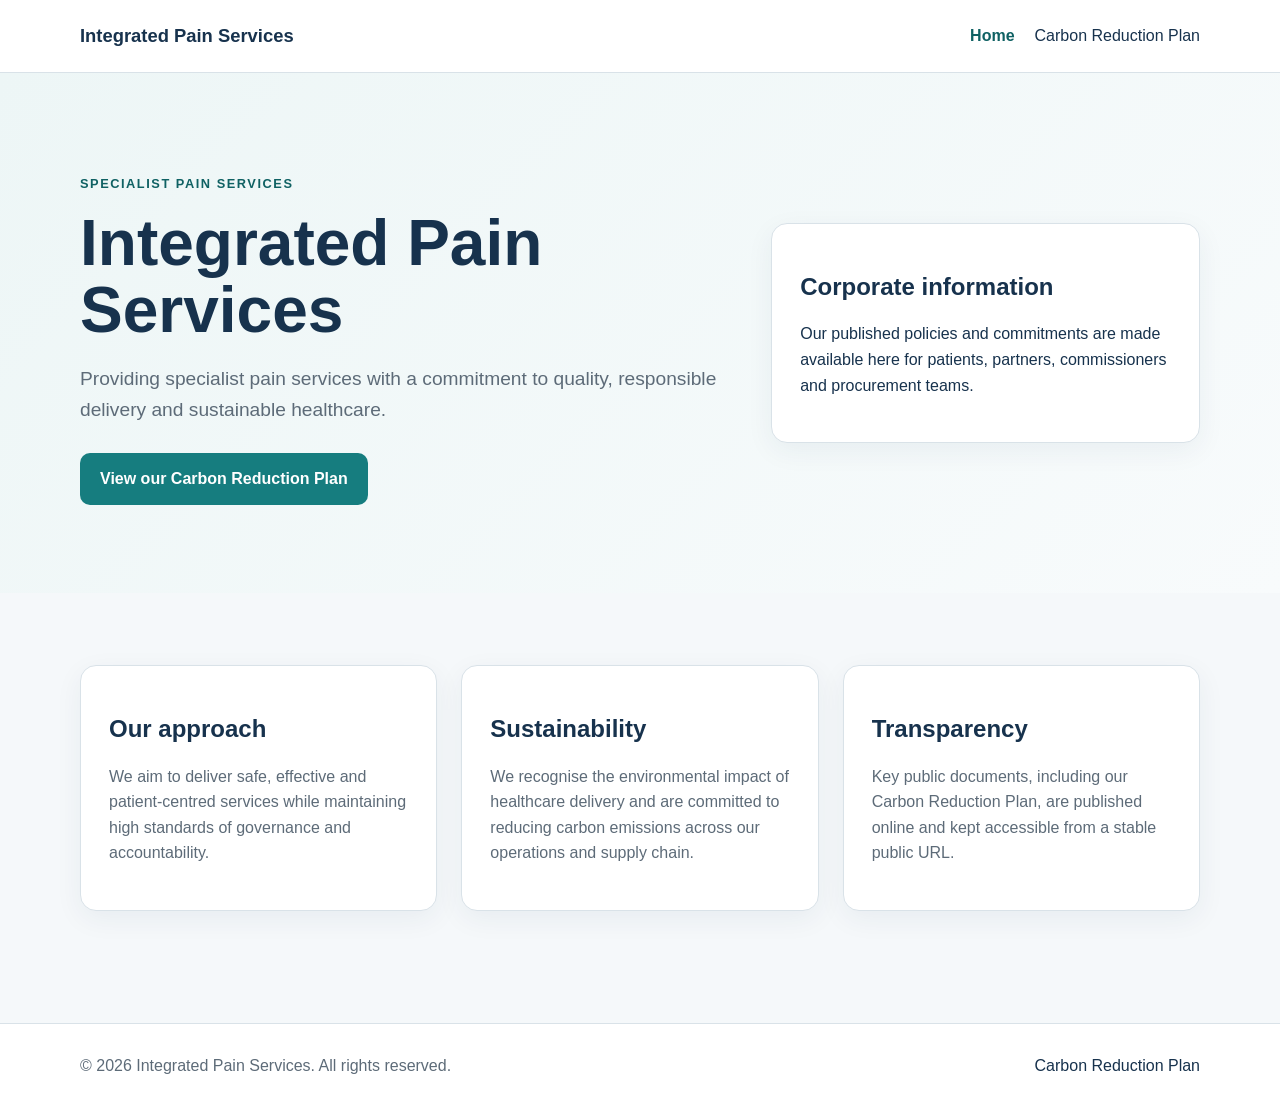
==== index.html @ 408738b3 "Add files via upload" ====
<!doctype html>
<html lang="en">
<head>
  <meta charset="utf-8" />
  <meta name="viewport" content="width=device-width, initial-scale=1" />
  <meta name="description" content="Integrated Pain Services - specialist pain services and corporate information." />
  <title>Integrated Pain Services</title>
  <link rel="stylesheet" href="styles.css" />
</head>
<body>
  <header class="site-header">
    <div class="container nav-wrap">
      <a class="brand" href="index.html" aria-label="Integrated Pain Services home">Integrated Pain Services</a>
      <nav aria-label="Primary navigation">
        <a href="index.html" aria-current="page">Home</a>
        <a href="carbon-reduction-plan.html">Carbon Reduction Plan</a>
      </nav>
    </div>
  </header>

  <main>
    <section class="hero">
      <div class="container hero-grid">
        <div>
          <p class="eyebrow">Specialist pain services</p>
          <h1>Integrated Pain Services</h1>
          <p class="lead">Providing specialist pain services with a commitment to quality, responsible delivery and sustainable healthcare.</p>
          <div class="actions">
            <a class="button" href="carbon-reduction-plan.html">View our Carbon Reduction Plan</a>
          </div>
        </div>
        <div class="hero-card" aria-label="Corporate information">
          <h2>Corporate information</h2>
          <p>Our published policies and commitments are made available here for patients, partners, commissioners and procurement teams.</p>
        </div>
      </div>
    </section>

    <section class="section">
      <div class="container cards">
        <article class="card">
          <h2>Our approach</h2>
          <p>We aim to deliver safe, effective and patient-centred services while maintaining high standards of governance and accountability.</p>
        </article>
        <article class="card">
          <h2>Sustainability</h2>
          <p>We recognise the environmental impact of healthcare delivery and are committed to reducing carbon emissions across our operations and supply chain.</p>
        </article>
        <article class="card">
          <h2>Transparency</h2>
          <p>Key public documents, including our Carbon Reduction Plan, are published online and kept accessible from a stable public URL.</p>
        </article>
      </div>
    </section>
  </main>

  <footer class="site-footer">
    <div class="container footer-wrap">
      <p>© <span id="year"></span> Integrated Pain Services. All rights reserved.</p>
      <a href="carbon-reduction-plan.html">Carbon Reduction Plan</a>
    </div>
  </footer>

  <script>document.getElementById('year').textContent = new Date().getFullYear();</script>
</body>
</html>
---- styles.css ----
:root {
  --ink: #17324d;
  --muted: #5d6b78;
  --accent: #167d7f;
  --accent-dark: #0f6163;
  --bg: #f5f8fa;
  --card: #ffffff;
  --line: #d9e2e8;
}

* { box-sizing: border-box; }
html { scroll-behavior: smooth; }
body {
  margin: 0;
  font-family: Arial, Helvetica, sans-serif;
  color: var(--ink);
  background: var(--bg);
  line-height: 1.6;
}

.container { width: min(1120px, calc(100% - 40px)); margin: 0 auto; }
.narrow { width: min(820px, calc(100% - 40px)); }

.site-header {
  background: #fff;
  border-bottom: 1px solid var(--line);
  position: sticky;
  top: 0;
  z-index: 10;
}
.nav-wrap, .footer-wrap {
  display: flex;
  align-items: center;
  justify-content: space-between;
  gap: 24px;
  min-height: 72px;
}
.brand { font-weight: 700; font-size: 1.15rem; color: var(--ink); text-decoration: none; }
nav { display: flex; gap: 20px; flex-wrap: wrap; }
nav a, .site-footer a { color: var(--ink); text-decoration: none; }
nav a:hover, .site-footer a:hover { text-decoration: underline; }
nav a[aria-current="page"] { color: var(--accent-dark); font-weight: 700; }

.hero {
  background: linear-gradient(135deg, #edf6f6 0%, #f8fbfc 100%);
  padding: 88px 0;
}
.hero-grid {
  display: grid;
  grid-template-columns: 1.5fr 1fr;
  gap: 48px;
  align-items: center;
}
.eyebrow {
  text-transform: uppercase;
  letter-spacing: .12em;
  font-weight: 700;
  font-size: .8rem;
  color: var(--accent-dark);
}
h1 { font-size: clamp(2.2rem, 5vw, 4rem); line-height: 1.05; margin: .25em 0; }
h2 { line-height: 1.25; }
.lead { font-size: 1.2rem; color: var(--muted); max-width: 760px; }

.hero-card, .card, .notice, .document-info {
  background: var(--card);
  border: 1px solid var(--line);
  border-radius: 16px;
  padding: 28px;
  box-shadow: 0 8px 28px rgba(23, 50, 77, .06);
}

.section { padding: 72px 0; }
.cards {
  display: grid;
  grid-template-columns: repeat(3, 1fr);
  gap: 24px;
}
.card p, .document-info p { color: var(--muted); }
.actions { margin-top: 28px; }
.button {
  display: inline-block;
  background: var(--accent);
  color: white;
  padding: 13px 20px;
  border-radius: 10px;
  text-decoration: none;
  font-weight: 700;
}
.button:hover { background: var(--accent-dark); }
.notice { margin: 30px 0 22px; }
.notice p { margin-bottom: 0; color: var(--muted); }
.document-info { margin-top: 36px; }
code { background: #eef2f5; padding: 2px 6px; border-radius: 4px; }

.site-footer {
  margin-top: 40px;
  background: #fff;
  border-top: 1px solid var(--line);
  color: var(--muted);
}
.footer-wrap { min-height: 84px; }

@media (max-width: 780px) {
  .hero { padding: 60px 0; }
  .hero-grid, .cards { grid-template-columns: 1fr; }
  .nav-wrap, .footer-wrap { align-items: flex-start; flex-direction: column; padding: 18px 0; }
}
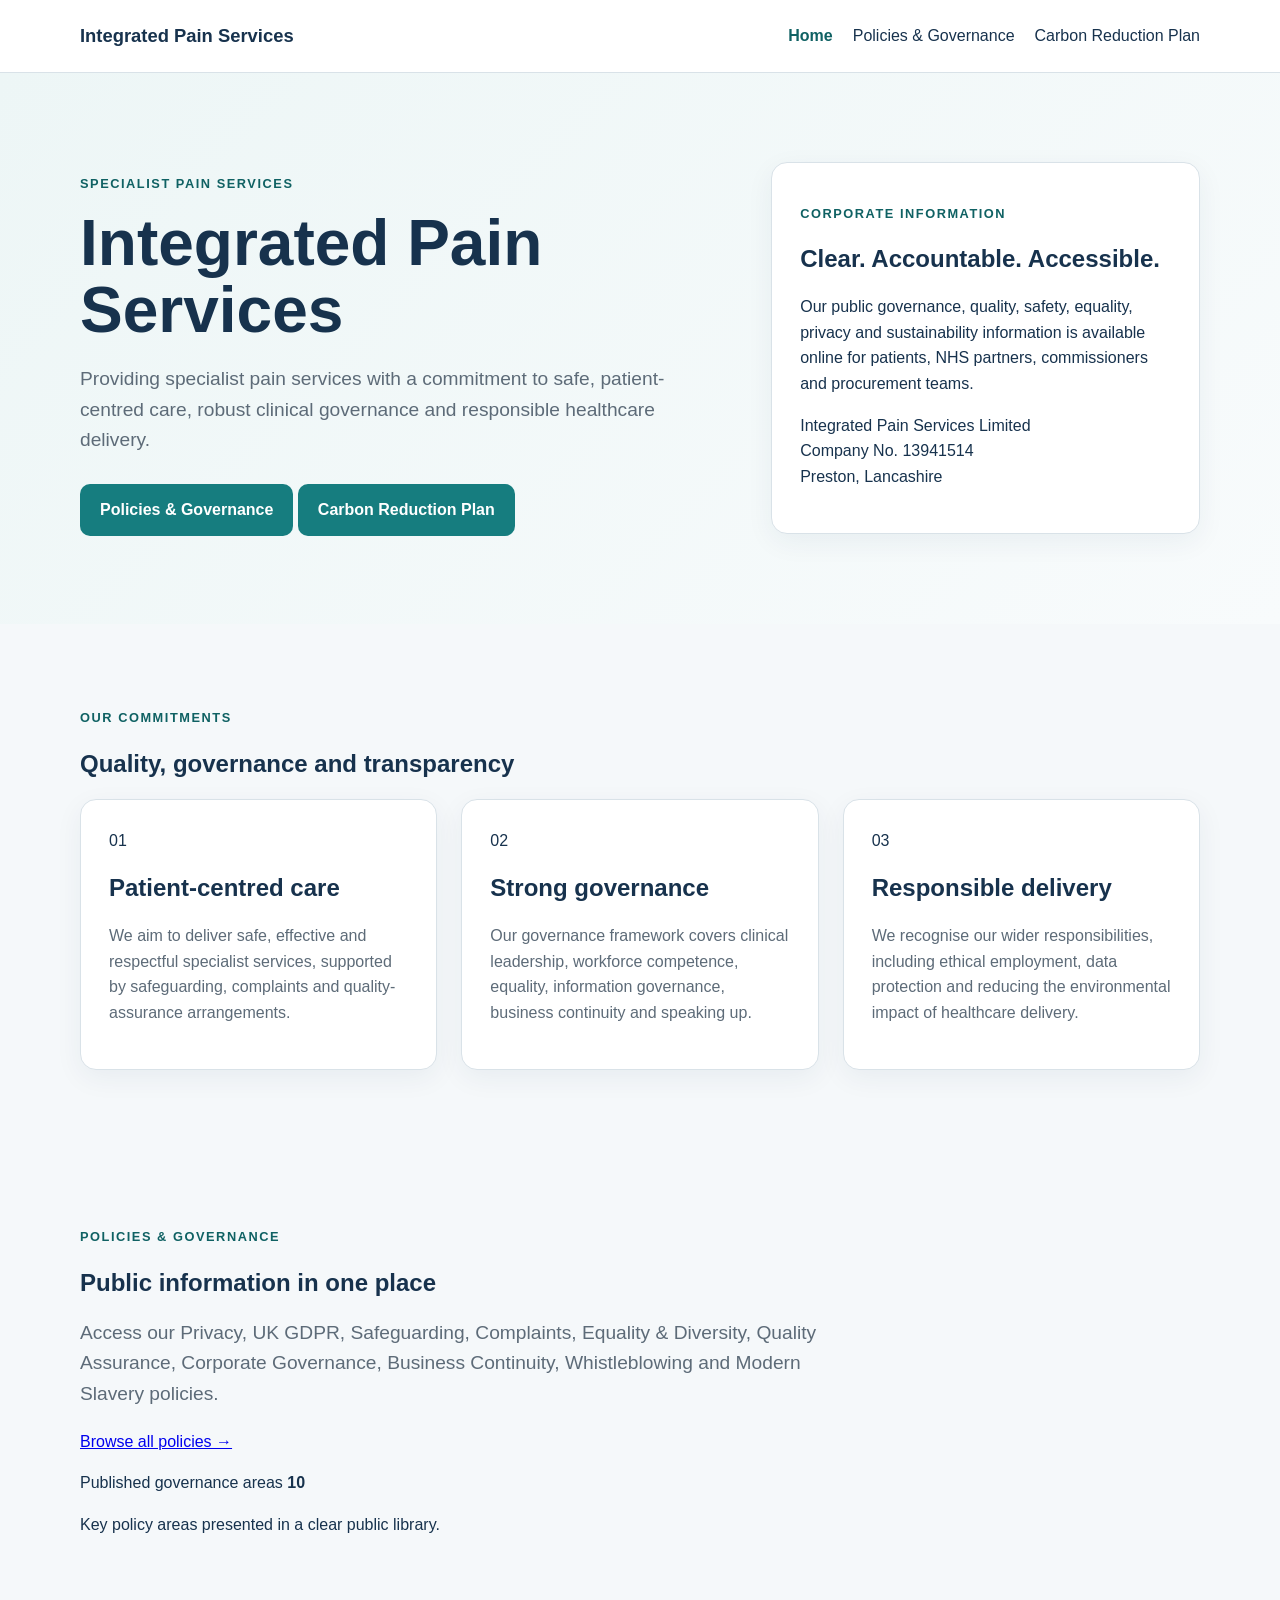
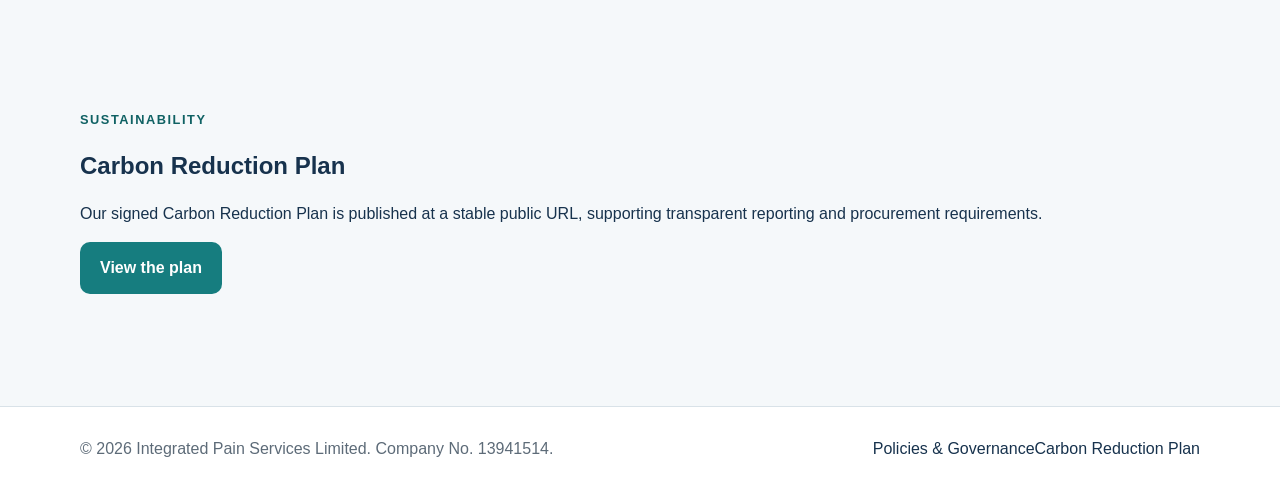
==== commit a9a6b2cf: "Add policies and governance to public website" ====
--- a/index.html
+++ b/index.html
@@ -3,7 +3,7 @@
 <head>
   <meta charset="utf-8" />
   <meta name="viewport" content="width=device-width, initial-scale=1" />
-  <meta name="description" content="Integrated Pain Services - specialist pain services and corporate information." />
+  <meta name="description" content="Integrated Pain Services Limited - specialist pain services, governance, public policies and sustainability information." />
   <title>Integrated Pain Services</title>
   <link rel="stylesheet" href="styles.css" />
 </head>
@@ -13,6 +13,7 @@
       <a class="brand" href="index.html" aria-label="Integrated Pain Services home">Integrated Pain Services</a>
       <nav aria-label="Primary navigation">
         <a href="index.html" aria-current="page">Home</a>
+        <a href="policies.html">Policies & Governance</a>
         <a href="carbon-reduction-plan.html">Carbon Reduction Plan</a>
       </nav>
     </div>
@@ -24,43 +25,65 @@
         <div>
           <p class="eyebrow">Specialist pain services</p>
           <h1>Integrated Pain Services</h1>
-          <p class="lead">Providing specialist pain services with a commitment to quality, responsible delivery and sustainable healthcare.</p>
-          <div class="actions">
-            <a class="button" href="carbon-reduction-plan.html">View our Carbon Reduction Plan</a>
+          <p class="lead">Providing specialist pain services with a commitment to safe, patient-centred care, robust clinical governance and responsible healthcare delivery.</p>
+          <div class="actions action-row">
+            <a class="button" href="policies.html">Policies & Governance</a>
+            <a class="button button-secondary" href="carbon-reduction-plan.html">Carbon Reduction Plan</a>
           </div>
         </div>
         <div class="hero-card" aria-label="Corporate information">
-          <h2>Corporate information</h2>
-          <p>Our published policies and commitments are made available here for patients, partners, commissioners and procurement teams.</p>
+          <p class="eyebrow">Corporate information</p>
+          <h2>Clear. Accountable. Accessible.</h2>
+          <p>Our public governance, quality, safety, equality, privacy and sustainability information is available online for patients, NHS partners, commissioners and procurement teams.</p>
+          <p class="company-detail">Integrated Pain Services Limited<br>Company No. 13941514<br>Preston, Lancashire</p>
         </div>
       </div>
     </section>
 
     <section class="section">
-      <div class="container cards">
-        <article class="card">
-          <h2>Our approach</h2>
-          <p>We aim to deliver safe, effective and patient-centred services while maintaining high standards of governance and accountability.</p>
-        </article>
-        <article class="card">
-          <h2>Sustainability</h2>
-          <p>We recognise the environmental impact of healthcare delivery and are committed to reducing carbon emissions across our operations and supply chain.</p>
-        </article>
-        <article class="card">
-          <h2>Transparency</h2>
-          <p>Key public documents, including our Carbon Reduction Plan, are published online and kept accessible from a stable public URL.</p>
-        </article>
+      <div class="container">
+        <div class="section-heading">
+          <p class="eyebrow">Our commitments</p>
+          <h2>Quality, governance and transparency</h2>
+        </div>
+        <div class="cards">
+          <article class="card"><div class="icon-mark">01</div><h2>Patient-centred care</h2><p>We aim to deliver safe, effective and respectful specialist services, supported by safeguarding, complaints and quality-assurance arrangements.</p></article>
+          <article class="card"><div class="icon-mark">02</div><h2>Strong governance</h2><p>Our governance framework covers clinical leadership, workforce competence, equality, information governance, business continuity and speaking up.</p></article>
+          <article class="card"><div class="icon-mark">03</div><h2>Responsible delivery</h2><p>We recognise our wider responsibilities, including ethical employment, data protection and reducing the environmental impact of healthcare delivery.</p></article>
+        </div>
+      </div>
+    </section>
+
+    <section class="section section-soft">
+      <div class="container feature-grid">
+        <div>
+          <p class="eyebrow">Policies & governance</p>
+          <h2>Public information in one place</h2>
+          <p class="lead small-lead">Access our Privacy, UK GDPR, Safeguarding, Complaints, Equality & Diversity, Quality Assurance, Corporate Governance, Business Continuity, Whistleblowing and Modern Slavery policies.</p>
+          <p><a class="text-link" href="policies.html">Browse all policies →</a></p>
+        </div>
+        <div class="feature-panel">
+          <span>Published governance areas</span>
+          <strong>10</strong>
+          <p>Key policy areas presented in a clear public library.</p>
+        </div>
+      </div>
+    </section>
+
+    <section class="section">
+      <div class="container sustainability-callout">
+        <div><p class="eyebrow">Sustainability</p><h2>Carbon Reduction Plan</h2><p>Our signed Carbon Reduction Plan is published at a stable public URL, supporting transparent reporting and procurement requirements.</p></div>
+        <a class="button" href="carbon-reduction-plan.html">View the plan</a>
       </div>
     </section>
   </main>
 
   <footer class="site-footer">
     <div class="container footer-wrap">
-      <p>© <span id="year"></span> Integrated Pain Services. All rights reserved.</p>
-      <a href="carbon-reduction-plan.html">Carbon Reduction Plan</a>
+      <p>© <span id="year"></span> Integrated Pain Services Limited. Company No. 13941514.</p>
+      <div class="footer-links"><a href="policies.html">Policies & Governance</a><a href="carbon-reduction-plan.html">Carbon Reduction Plan</a></div>
     </div>
   </footer>
-
   <script>document.getElementById('year').textContent = new Date().getFullYear();</script>
 </body>
 </html>
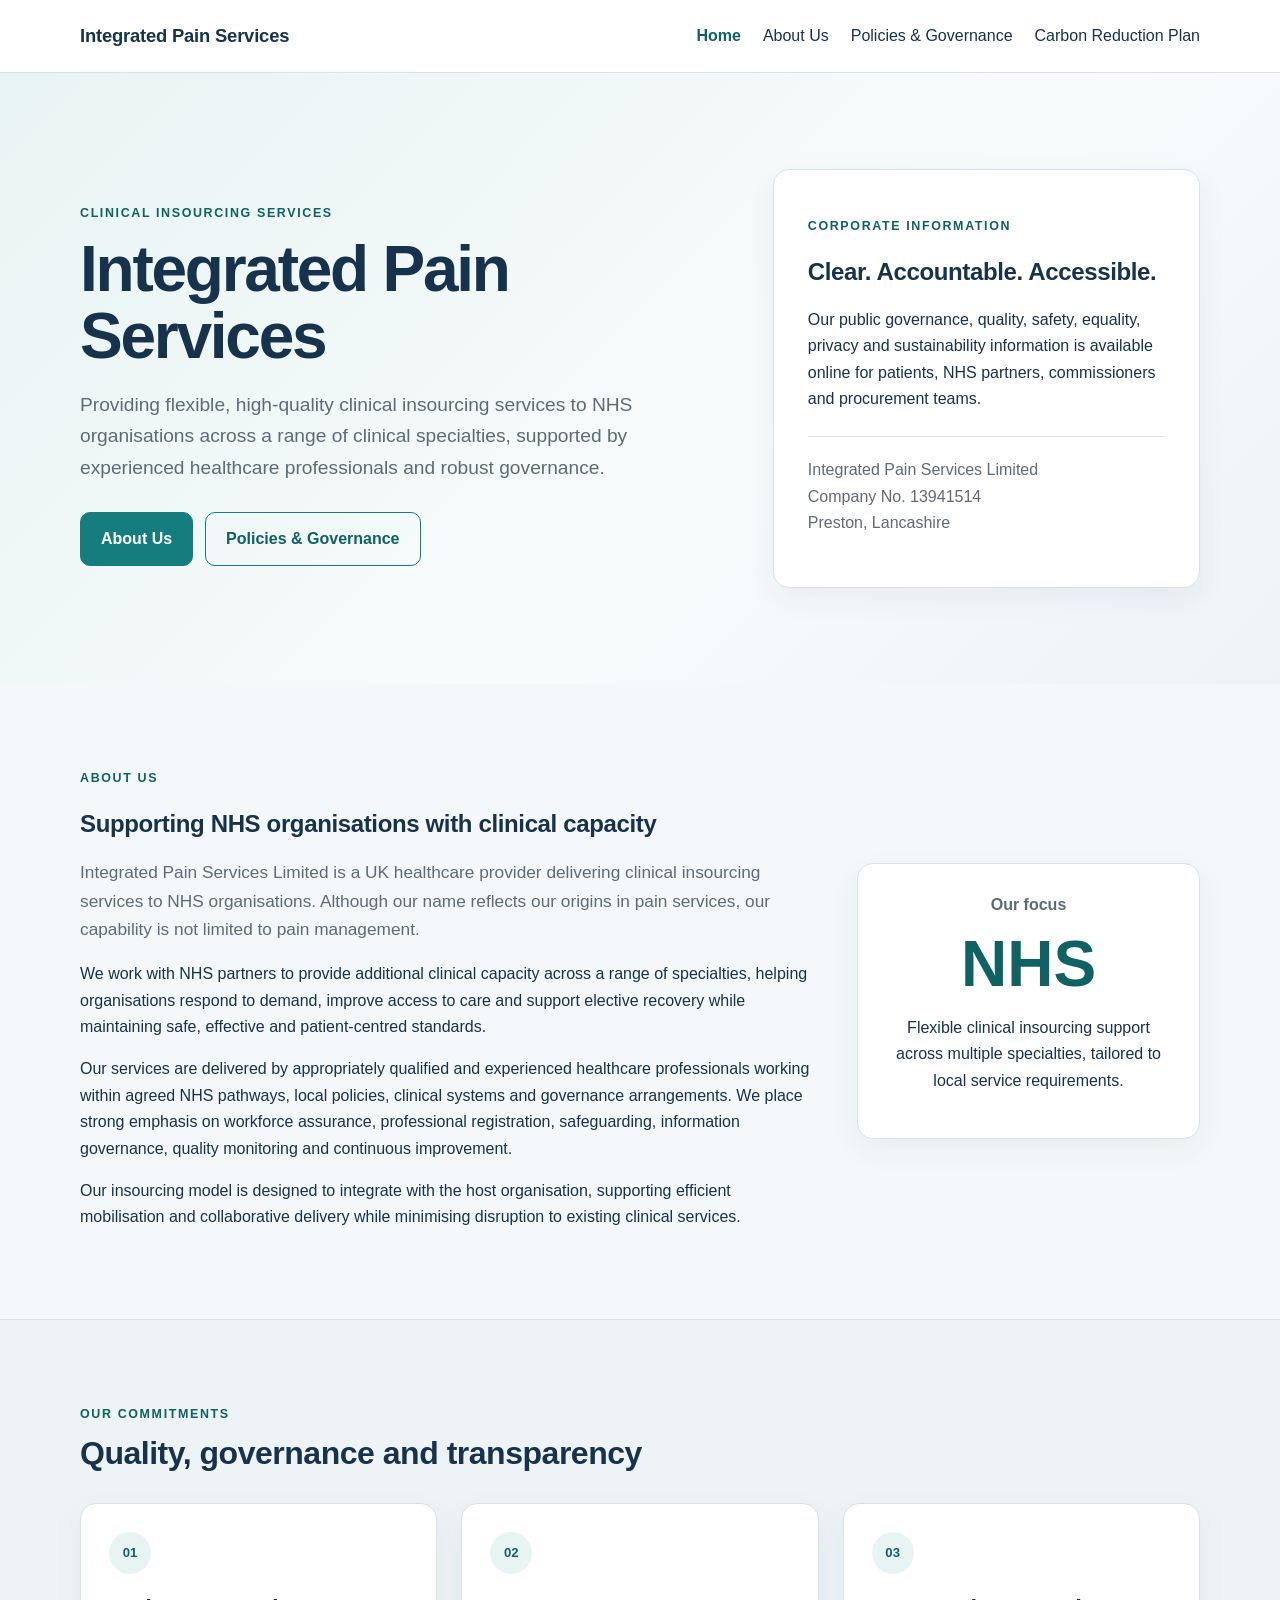
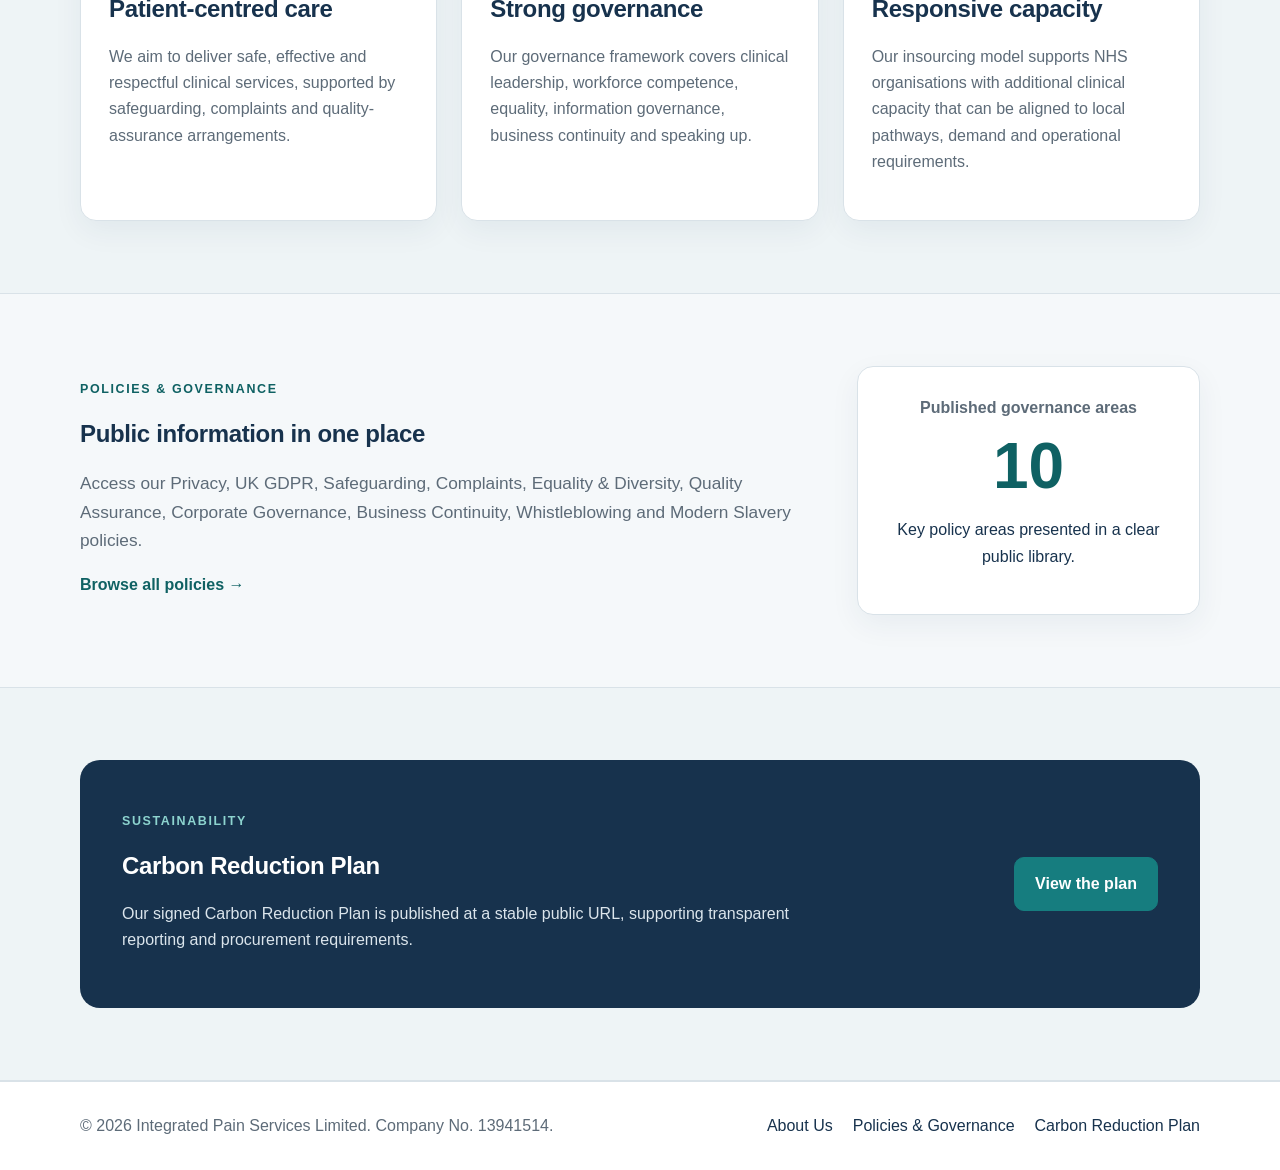
==== commit da2322ac: "Add About Us and broaden clinical insourcing description" ====
--- a/index.html
+++ b/index.html
@@ -3,7 +3,7 @@
 <head>
   <meta charset="utf-8" />
   <meta name="viewport" content="width=device-width, initial-scale=1" />
-  <meta name="description" content="Integrated Pain Services Limited - specialist pain services, governance, public policies and sustainability information." />
+  <meta name="description" content="Integrated Pain Services Limited - provider of clinical insourcing services to NHS organisations, supported by strong governance, quality and sustainability commitments." />
   <title>Integrated Pain Services</title>
   <link rel="stylesheet" href="styles.css" />
 </head>
@@ -13,6 +13,7 @@
       <a class="brand" href="index.html" aria-label="Integrated Pain Services home">Integrated Pain Services</a>
       <nav aria-label="Primary navigation">
         <a href="index.html" aria-current="page">Home</a>
+        <a href="#about">About Us</a>
         <a href="policies.html">Policies & Governance</a>
         <a href="carbon-reduction-plan.html">Carbon Reduction Plan</a>
       </nav>
@@ -23,12 +24,12 @@
     <section class="hero">
       <div class="container hero-grid">
         <div>
-          <p class="eyebrow">Specialist pain services</p>
+          <p class="eyebrow">Clinical insourcing services</p>
           <h1>Integrated Pain Services</h1>
-          <p class="lead">Providing specialist pain services with a commitment to safe, patient-centred care, robust clinical governance and responsible healthcare delivery.</p>
+          <p class="lead">Providing flexible, high-quality clinical insourcing services to NHS organisations across a range of clinical specialties, supported by experienced healthcare professionals and robust governance.</p>
           <div class="actions action-row">
-            <a class="button" href="policies.html">Policies & Governance</a>
-            <a class="button button-secondary" href="carbon-reduction-plan.html">Carbon Reduction Plan</a>
+            <a class="button" href="#about">About Us</a>
+            <a class="button button-secondary" href="policies.html">Policies & Governance</a>
           </div>
         </div>
         <div class="hero-card" aria-label="Corporate information">
@@ -40,21 +41,39 @@
       </div>
     </section>
 
-    <section class="section">
+    <section class="section" id="about">
+      <div class="container feature-grid">
+        <div>
+          <p class="eyebrow">About us</p>
+          <h2>Supporting NHS organisations with clinical capacity</h2>
+          <p class="lead small-lead">Integrated Pain Services Limited is a UK healthcare provider delivering clinical insourcing services to NHS organisations. Although our name reflects our origins in pain services, our capability is not limited to pain management.</p>
+          <p>We work with NHS partners to provide additional clinical capacity across a range of specialties, helping organisations respond to demand, improve access to care and support elective recovery while maintaining safe, effective and patient-centred standards.</p>
+          <p>Our services are delivered by appropriately qualified and experienced healthcare professionals working within agreed NHS pathways, local policies, clinical systems and governance arrangements. We place strong emphasis on workforce assurance, professional registration, safeguarding, information governance, quality monitoring and continuous improvement.</p>
+          <p>Our insourcing model is designed to integrate with the host organisation, supporting efficient mobilisation and collaborative delivery while minimising disruption to existing clinical services.</p>
+        </div>
+        <div class="feature-panel">
+          <span>Our focus</span>
+          <strong>NHS</strong>
+          <p>Flexible clinical insourcing support across multiple specialties, tailored to local service requirements.</p>
+        </div>
+      </div>
+    </section>
+
+    <section class="section section-soft">
       <div class="container">
         <div class="section-heading">
           <p class="eyebrow">Our commitments</p>
           <h2>Quality, governance and transparency</h2>
         </div>
         <div class="cards">
-          <article class="card"><div class="icon-mark">01</div><h2>Patient-centred care</h2><p>We aim to deliver safe, effective and respectful specialist services, supported by safeguarding, complaints and quality-assurance arrangements.</p></article>
+          <article class="card"><div class="icon-mark">01</div><h2>Patient-centred care</h2><p>We aim to deliver safe, effective and respectful clinical services, supported by safeguarding, complaints and quality-assurance arrangements.</p></article>
           <article class="card"><div class="icon-mark">02</div><h2>Strong governance</h2><p>Our governance framework covers clinical leadership, workforce competence, equality, information governance, business continuity and speaking up.</p></article>
-          <article class="card"><div class="icon-mark">03</div><h2>Responsible delivery</h2><p>We recognise our wider responsibilities, including ethical employment, data protection and reducing the environmental impact of healthcare delivery.</p></article>
+          <article class="card"><div class="icon-mark">03</div><h2>Responsive capacity</h2><p>Our insourcing model supports NHS organisations with additional clinical capacity that can be aligned to local pathways, demand and operational requirements.</p></article>
         </div>
       </div>
     </section>
 
-    <section class="section section-soft">
+    <section class="section">
       <div class="container feature-grid">
         <div>
           <p class="eyebrow">Policies & governance</p>
@@ -70,7 +89,7 @@
       </div>
     </section>
 
-    <section class="section">
+    <section class="section section-soft">
       <div class="container sustainability-callout">
         <div><p class="eyebrow">Sustainability</p><h2>Carbon Reduction Plan</h2><p>Our signed Carbon Reduction Plan is published at a stable public URL, supporting transparent reporting and procurement requirements.</p></div>
         <a class="button" href="carbon-reduction-plan.html">View the plan</a>
@@ -81,7 +100,7 @@
   <footer class="site-footer">
     <div class="container footer-wrap">
       <p>© <span id="year"></span> Integrated Pain Services Limited. Company No. 13941514.</p>
-      <div class="footer-links"><a href="policies.html">Policies & Governance</a><a href="carbon-reduction-plan.html">Carbon Reduction Plan</a></div>
+      <div class="footer-links"><a href="#about">About Us</a><a href="policies.html">Policies & Governance</a><a href="carbon-reduction-plan.html">Carbon Reduction Plan</a></div>
     </div>
   </footer>
   <script>document.getElementById('year').textContent = new Date().getFullYear();</script>
--- a/styles.css
+++ b/styles.css
@@ -3,106 +3,92 @@
   --muted: #5d6b78;
   --accent: #167d7f;
   --accent-dark: #0f6163;
+  --accent-pale: #e8f4f3;
   --bg: #f5f8fa;
   --card: #ffffff;
   --line: #d9e2e8;
+  --navy-soft: #eaf0f5;
 }
-
 * { box-sizing: border-box; }
 html { scroll-behavior: smooth; }
-body {
-  margin: 0;
-  font-family: Arial, Helvetica, sans-serif;
-  color: var(--ink);
-  background: var(--bg);
-  line-height: 1.6;
-}
-
+body { margin: 0; font-family: Arial, Helvetica, sans-serif; color: var(--ink); background: var(--bg); line-height: 1.65; }
+a { color: var(--accent-dark); }
 .container { width: min(1120px, calc(100% - 40px)); margin: 0 auto; }
-.narrow { width: min(820px, calc(100% - 40px)); }
-
-.site-header {
-  background: #fff;
-  border-bottom: 1px solid var(--line);
-  position: sticky;
-  top: 0;
-  z-index: 10;
-}
-.nav-wrap, .footer-wrap {
-  display: flex;
-  align-items: center;
-  justify-content: space-between;
-  gap: 24px;
-  min-height: 72px;
-}
-.brand { font-weight: 700; font-size: 1.15rem; color: var(--ink); text-decoration: none; }
-nav { display: flex; gap: 20px; flex-wrap: wrap; }
+.narrow { width: min(840px, calc(100% - 40px)); }
+.site-header { background: rgba(255,255,255,.96); border-bottom: 1px solid var(--line); position: sticky; top: 0; z-index: 10; backdrop-filter: blur(8px); }
+.nav-wrap, .footer-wrap { display: flex; align-items: center; justify-content: space-between; gap: 24px; min-height: 72px; }
+.brand { font-weight: 800; font-size: 1.15rem; color: var(--ink); text-decoration: none; letter-spacing: -.01em; }
+nav { display: flex; gap: 22px; flex-wrap: wrap; }
 nav a, .site-footer a { color: var(--ink); text-decoration: none; }
-nav a:hover, .site-footer a:hover { text-decoration: underline; }
+nav a:hover, .site-footer a:hover { color: var(--accent-dark); }
 nav a[aria-current="page"] { color: var(--accent-dark); font-weight: 700; }
-
-.hero {
-  background: linear-gradient(135deg, #edf6f6 0%, #f8fbfc 100%);
-  padding: 88px 0;
-}
-.hero-grid {
-  display: grid;
-  grid-template-columns: 1.5fr 1fr;
-  gap: 48px;
-  align-items: center;
-}
-.eyebrow {
-  text-transform: uppercase;
-  letter-spacing: .12em;
-  font-weight: 700;
-  font-size: .8rem;
-  color: var(--accent-dark);
-}
-h1 { font-size: clamp(2.2rem, 5vw, 4rem); line-height: 1.05; margin: .25em 0; }
-h2 { line-height: 1.25; }
+.hero { background: linear-gradient(135deg, #e8f4f3 0%, #f8fbfc 60%, #edf3f7 100%); padding: 96px 0; }
+.page-hero { background: linear-gradient(135deg, #edf6f6 0%, #f8fbfc 100%); padding: 72px 0 64px; border-bottom: 1px solid var(--line); }
+.hero-grid { display: grid; grid-template-columns: 1.5fr 1fr; gap: 52px; align-items: center; }
+.eyebrow { text-transform: uppercase; letter-spacing: .13em; font-weight: 800; font-size: .78rem; color: var(--accent-dark); margin-bottom: 8px; }
+h1 { font-size: clamp(2.4rem, 5vw, 4.25rem); line-height: 1.04; margin: .2em 0; letter-spacing: -.035em; }
+h2 { line-height: 1.25; letter-spacing: -.015em; }
+h3 { margin-top: 26px; }
 .lead { font-size: 1.2rem; color: var(--muted); max-width: 760px; }
-
-.hero-card, .card, .notice, .document-info {
-  background: var(--card);
-  border: 1px solid var(--line);
-  border-radius: 16px;
-  padding: 28px;
-  box-shadow: 0 8px 28px rgba(23, 50, 77, .06);
-}
-
+.small-lead { font-size: 1.08rem; }
+.hero-card, .card, .notice, .document-info, .feature-panel, .policy-document, .policy-contact { background: var(--card); border: 1px solid var(--line); border-radius: 16px; padding: 28px; box-shadow: 0 10px 30px rgba(23,50,77,.06); }
+.hero-card { padding: 34px; }
+.company-detail { border-top: 1px solid var(--line); margin-top: 24px; padding-top: 20px; color: var(--muted); }
 .section { padding: 72px 0; }
-.cards {
-  display: grid;
-  grid-template-columns: repeat(3, 1fr);
-  gap: 24px;
-}
-.card p, .document-info p { color: var(--muted); }
+.section-soft { background: #eef4f6; border-top: 1px solid var(--line); border-bottom: 1px solid var(--line); }
+.section-heading { max-width: 700px; margin-bottom: 30px; }
+.section-heading h2 { font-size: 2rem; margin-top: 6px; }
+.cards { display: grid; grid-template-columns: repeat(3, 1fr); gap: 24px; }
+.card p, .document-info p, .policy-card p { color: var(--muted); }
+.icon-mark { width: 42px; height: 42px; display: grid; place-items: center; border-radius: 50%; background: var(--accent-pale); color: var(--accent-dark); font-weight: 800; font-size: .82rem; }
 .actions { margin-top: 28px; }
-.button {
-  display: inline-block;
-  background: var(--accent);
-  color: white;
-  padding: 13px 20px;
-  border-radius: 10px;
-  text-decoration: none;
-  font-weight: 700;
-}
-.button:hover { background: var(--accent-dark); }
+.action-row { display: flex; gap: 12px; flex-wrap: wrap; }
+.button { display: inline-block; background: var(--accent); color: #fff; padding: 13px 20px; border-radius: 10px; text-decoration: none; font-weight: 700; border: 1px solid var(--accent); }
+.button:hover { background: var(--accent-dark); border-color: var(--accent-dark); }
+.button-secondary { background: transparent; color: var(--accent-dark); }
+.button-secondary:hover { color: #fff; }
+.text-link { font-weight: 800; text-decoration: none; }
+.text-link:hover { text-decoration: underline; }
+.feature-grid { display: grid; grid-template-columns: 1.5fr .7fr; gap: 42px; align-items: center; }
+.feature-panel { text-align: center; }
+.feature-panel span { display: block; color: var(--muted); font-weight: 700; }
+.feature-panel strong { display: block; font-size: 4rem; line-height: 1.1; color: var(--accent-dark); margin: 10px 0; }
+.sustainability-callout { background: var(--ink); color: #fff; border-radius: 20px; padding: 38px 42px; display: flex; justify-content: space-between; align-items: center; gap: 30px; }
+.sustainability-callout p { color: #dbe5ec; max-width: 720px; }
+.sustainability-callout .eyebrow { color: #8dd4cf; }
+.policy-meta { margin-top: 24px; padding: 14px 18px; border-left: 4px solid var(--accent); background: rgba(255,255,255,.7); border-radius: 6px; color: var(--muted); }
+.policy-grid { display: grid; grid-template-columns: repeat(2, 1fr); gap: 18px; }
+.policy-card { display: block; background: #fff; border: 1px solid var(--line); border-radius: 14px; padding: 24px; text-decoration: none; color: var(--ink); transition: transform .15s ease, box-shadow .15s ease, border-color .15s ease; }
+.policy-card:hover { transform: translateY(-2px); box-shadow: 0 10px 28px rgba(23,50,77,.08); border-color: #a8c9c8; }
+.policy-card h2 { font-size: 1.15rem; margin: 8px 0 6px; }
+.policy-card p { margin: 0; }
+.policy-tag { display: inline-block; font-size: .72rem; text-transform: uppercase; letter-spacing: .08em; font-weight: 800; color: var(--accent-dark); }
+.policy-docs { display: grid; gap: 26px; }
+.policy-document { scroll-margin-top: 95px; }
+.policy-document p, .policy-document li { color: #405466; }
+.policy-document ul { padding-left: 22px; }
+.policy-heading { display: flex; justify-content: space-between; gap: 20px; align-items: flex-start; border-bottom: 1px solid var(--line); padding-bottom: 16px; margin-bottom: 20px; }
+.policy-heading h2 { margin: 0; }
+.review-badge { white-space: nowrap; background: var(--accent-pale); color: var(--accent-dark); border-radius: 999px; padding: 7px 11px; font-size: .76rem; font-weight: 800; }
+.approval { border-top: 1px solid var(--line); padding-top: 16px; margin-top: 24px; font-size: .9rem; font-weight: 700; }
+.policy-contact { background: var(--ink); color: #fff; }
+.policy-contact p { color: #dbe5ec; }
+.policy-contact a:not(.button) { color: #a8e2de; }
+.status-strip { display: flex; gap: 16px; align-items: flex-start; background: #eaf6ef; border: 1px solid #c5dfcf; border-radius: 14px; padding: 20px 22px; margin-bottom: 24px; }
+.status-strip p { margin: 3px 0 0; color: var(--muted); }
+.status-dot { width: 12px; height: 12px; flex: 0 0 12px; border-radius: 50%; background: #2d8a54; margin-top: 7px; }
 .notice { margin: 30px 0 22px; }
 .notice p { margin-bottom: 0; color: var(--muted); }
-.document-info { margin-top: 36px; }
+.document-info { margin-top: 24px; }
 code { background: #eef2f5; padding: 2px 6px; border-radius: 4px; }
-
-.site-footer {
-  margin-top: 40px;
-  background: #fff;
-  border-top: 1px solid var(--line);
-  color: var(--muted);
+.site-footer { margin-top: 0; background: #fff; border-top: 1px solid var(--line); color: var(--muted); }
+.footer-wrap { min-height: 88px; }
+.footer-links { display: flex; gap: 20px; flex-wrap: wrap; }
+@media (max-width: 780px) {
+  .hero { padding: 64px 0; }
+  .page-hero { padding: 54px 0; }
+  .hero-grid, .cards, .feature-grid, .policy-grid { grid-template-columns: 1fr; }
+  .nav-wrap, .footer-wrap { align-items: flex-start; flex-direction: column; padding: 18px 0; }
+  .sustainability-callout, .policy-heading { align-items: flex-start; flex-direction: column; }
+  .review-badge { white-space: normal; }
 }
-.footer-wrap { min-height: 84px; }
-
-@media (max-width: 780px) {
-  .hero { padding: 60px 0; }
-  .hero-grid, .cards { grid-template-columns: 1fr; }
-  .nav-wrap, .footer-wrap { align-items: flex-start; flex-direction: column; padding: 18px 0; }
-}
